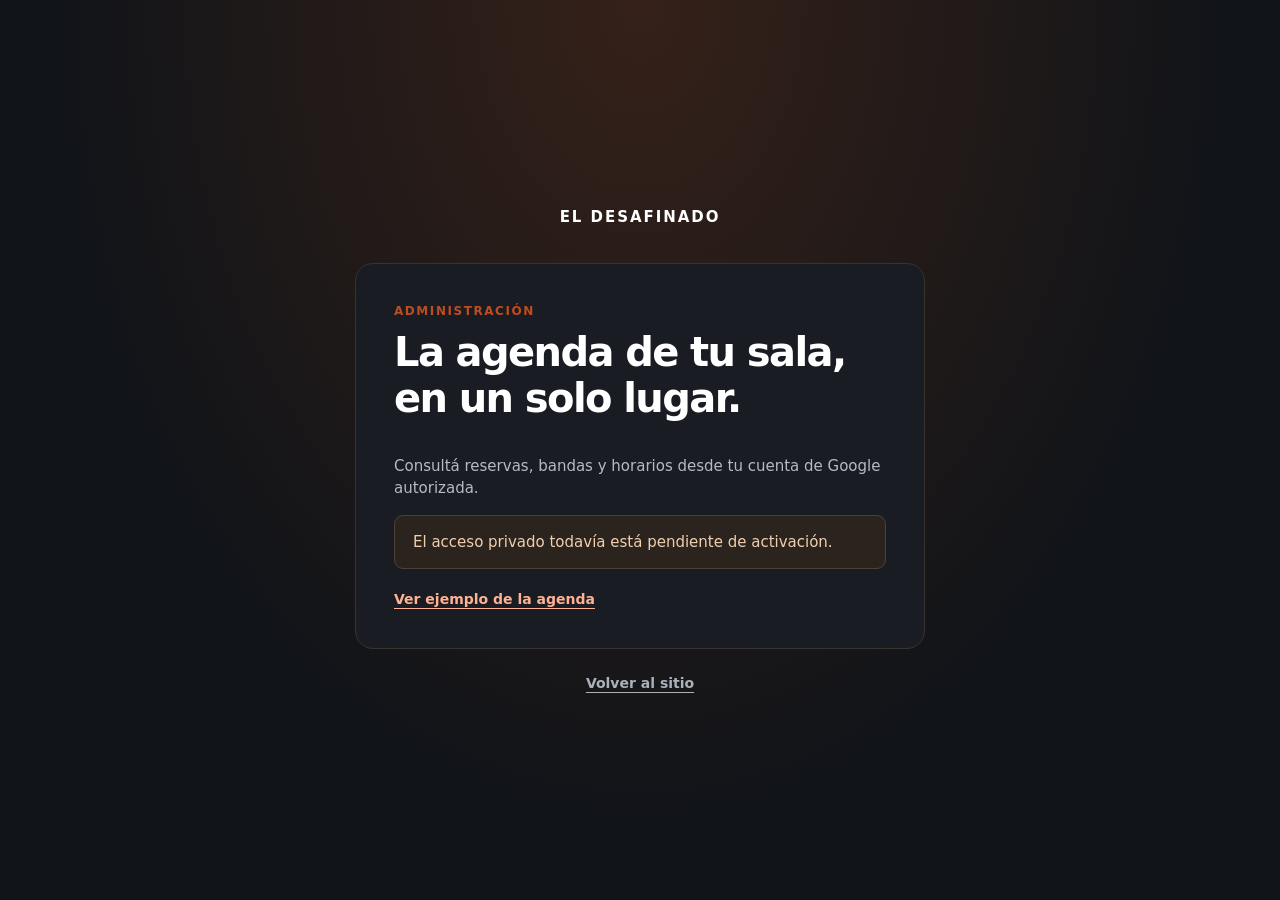
==== admin/index.html @ 752a40bc "Agregar agenda administrativa y conexión privada con Google Sheets" ====
<!doctype html>
<html lang="es">
<head>
  <meta charset="UTF-8" />
  <meta name="viewport" content="width=device-width,initial-scale=1" />
  <meta name="robots" content="noindex,nofollow" />
  <title>Agenda · El Desafinado</title>
  <link rel="stylesheet" href="./style.css" />
</head>
<body>
  <section id="access" class="access" hidden>
    <a href="../" class="wordmark">EL DESAFINADO</a>
    <div class="access-card">
      <span class="eyebrow">ADMINISTRACIÓN</span>
      <h1>La agenda de tu sala,<br>en un solo lugar.</h1>
      <p>Consultá reservas, bandas y horarios desde tu cuenta de Google autorizada.</p>
      <a id="login-link" class="button primary" hidden>Ingresar a la agenda privada</a>
      <p id="setup-message" class="notice" hidden>El acceso privado todavía está pendiente de activación.</p>
      <a href="?demo=1" class="text-link">Ver ejemplo de la agenda</a>
    </div>
    <a href="../" class="text-link">Volver al sitio</a>
  </section>
  <div id="dashboard" class="app-shell" hidden>
    <aside class="sidebar">
      <a class="identity" id="brand-link" href="../"><span class="brand-symbol" aria-hidden="true">D</span><span><strong id="brand-name">EL DESAFINADO</strong><small>SALA DE ENSAYO</small></span></a>
      <div class="sidebar-section">ESPACIO DE TRABAJO</div>
      <div class="sidebar-current">Agenda de reservas</div>
      <div class="mobile-links"><a id="sheet-link-mobile" target="_blank" rel="noopener noreferrer" hidden>Planilla</a><a id="public-link-mobile" href="../">Sitio</a></div>
      <div class="sidebar-bottom"><p>Actualizá los turnos en tu planilla. Tu agenda reúne las reservas en una vista más clara.</p><a id="sheet-link" class="sidebar-link" target="_blank" rel="noopener noreferrer" hidden>Abrir planilla</a><a href="../" id="public-link" class="sidebar-link">Ver sitio público</a><small>Un espacio desarrollado por Nano</small></div>
    </aside>
    <main class="workspace">
      <div id="demo-banner" class="demo-banner" hidden>Vista de ejemplo · Las reservas que ves son ficticias.</div>
      <header class="page-heading"><div><span class="eyebrow">ADMINISTRACIÓN</span><h1>Tu agenda</h1><p>Las reservas de la sala, claras y a mano.</p></div><div class="sync"><button id="refresh" class="button secondary" type="button">Actualizar</button><span id="sync-time" role="status" aria-live="polite"></span></div></header>
      <div id="error" class="notice error" role="alert" hidden></div>
      <div id="warnings" class="notice" role="status" hidden></div>
      <section class="summary" aria-label="Resumen de la semana">
        <div><span>Reservas de la semana</span><strong id="count">—</strong></div>
        <div><span>Horas reservadas</span><strong id="hours">—</strong></div>
        <div><span>Salas con reservas</span><strong id="rooms-count">—</strong></div>
        <div><span>Próximo ensayo</span><strong id="next-booking" class="next-label">—</strong></div>
      </section>
      <section class="calendar-card" aria-label="Calendario de reservas">
        <div class="calendar-toolbar"><div class="period"><h2 id="period-title"></h2><div class="date-navigation"><button class="button small secondary" id="previous" type="button">Anterior</button><button class="button small secondary" id="today" type="button">Hoy</button><button class="button small secondary" id="next" type="button">Siguiente</button></div></div><div class="view-switch" role="group" aria-label="Vista de la agenda"><button data-view="week" type="button" aria-pressed="true">Semana</button><button data-view="month" type="button" aria-pressed="false">Mes</button><button data-view="list" type="button" aria-pressed="false">Lista</button></div></div>
        <div class="filters"><label>Sala<select id="room-filter"><option value="">Todas las salas</option></select></label><label>Estado<select id="status-filter"><option value="active">Activas</option><option value="all">Todos</option><option value="reservada">Reservadas</option><option value="pendiente">Pendientes</option><option value="cancelada">Canceladas</option></select></label><label class="search-field">Buscar banda<input id="search" type="search" placeholder="Nombre de la banda" autocomplete="off" /></label></div>
        <div id="calendar" aria-live="polite" aria-busy="false"></div>
        <div class="calendar-footer"><span id="result-count"></span><span>Los turnos se editan desde Google Sheets.</span></div>
      </section>
    </main>
  </div>
  <dialog id="booking-dialog" aria-labelledby="booking-title"><div class="dialog-heading"><span class="eyebrow">DETALLE DE RESERVA</span><button id="close-dialog" class="button small secondary" type="button">Cerrar</button></div><h2 id="booking-title"></h2><dl id="booking-detail"></dl><a id="booking-row" class="button primary" target="_blank" rel="noopener noreferrer" hidden>Ver en la planilla</a></dialog>
  <script src="../script/config.js"></script>
  <script src="./model.js"></script>
  <script src="./app.js"></script>
</body>
</html>
---- admin/style.css ----
:root{--primary:#ff6b35;--ink:#18212d;--muted:#637184;--line:#e3e7ed;--paper:#fff;--background:#f4f6f9;--hour-height:64px;--sidebar:236px;color-scheme:light}
*{box-sizing:border-box}body{margin:0;color:var(--ink);background:var(--background);font:16px/1.5 Inter,system-ui,-apple-system,BlinkMacSystemFont,"Segoe UI",sans-serif}button,input,select{font:inherit}button,a{-webkit-tap-highlight-color:transparent}button,a,input,select{touch-action:manipulation}a{color:inherit;text-decoration:none}button{cursor:pointer}button:disabled{cursor:wait;opacity:.65}[hidden]{display:none!important}:focus-visible{outline:3px solid #c84d20;outline-offset:4px}h1,h2,p{margin-top:0}.button{display:inline-flex;align-items:center;justify-content:center;min-height:44px;padding:10px 17px;border:1px solid transparent;border-radius:9px;font-size:.875rem;font-weight:650;gap:8px}.primary{background:var(--primary);color:#18100d}.secondary{background:#fff;border-color:var(--line);color:var(--ink)}.secondary:hover{background:#f3f5f8}.small{min-height:36px;padding:7px 12px;font-size:.8125rem}.eyebrow{display:block;font-size:.75rem;font-weight:750;letter-spacing:.13em;margin-bottom:9px;color:#bc4c22}.text-link{font-weight:600;text-decoration:underline;text-underline-offset:4px}.app-shell{min-height:100vh;display:grid;grid-template-columns:var(--sidebar) minmax(0,1fr)}.sidebar{position:sticky;top:0;align-self:start;height:100dvh;background:#111419;color:#f4f5f6;padding:34px 22px;display:flex;flex-direction:column}.identity{display:flex;align-items:center;gap:12px;margin-bottom:51px}.brand-symbol{width:37px;height:42px;display:grid;place-items:center;background:var(--primary);color:#151515;font-weight:850;font-size:1.45rem;border-radius:8px}.identity strong{display:block;letter-spacing:.045em;font-size:.85rem;line-height:1.25}.identity small{display:block;color:#9299a4;letter-spacing:.13em;font-size:.625rem;margin-top:5px}.sidebar-section{font-size:.625rem;font-weight:700;letter-spacing:.13em;color:#939ba7;margin-bottom:15px}.sidebar-current{padding:13px;border:1px solid #483025;border-radius:8px;background:#2a201c;color:#ffaf91;font-size:.875rem;font-weight:600}.sidebar-bottom{margin-top:auto}.sidebar-bottom p{color:#a3aab4;font-size:.8125rem;line-height:1.7;max-width:185px;margin:30px 0 22px}.sidebar-link{display:block;font-size:.875rem;padding:10px 0;color:#d5d9df}.sidebar-link:hover{color:#ffad8d}.sidebar-bottom small{display:block;color:#7f8793;font-size:.75rem;border-top:1px solid #2b3039;margin-top:28px;padding-top:18px}.workspace{min-width:0;padding:43px clamp(22px,3.5vw,58px) 45px}.page-heading{display:flex;justify-content:space-between;align-items:center;gap:20px;margin-bottom:30px}.page-heading h1{font-size:2.35rem;line-height:1.1;letter-spacing:-.045em;margin-bottom:10px;font-weight:750}.page-heading p{color:var(--muted);margin-bottom:0;font-size:.9375rem}.sync{display:flex;flex-direction:column;align-items:flex-end;gap:9px}.sync>span{font-size:.75rem;color:var(--muted);min-height:18px}.demo-banner{padding:10px 16px;margin-bottom:24px;color:#8b3a18;background:#fff0e9;border:1px solid #f6d3c3;border-radius:8px;font-size:.8125rem}.notice{padding:15px 18px;border:1px solid #e8cdaa;border-radius:9px;background:#fff7eb;color:#764b17;margin-bottom:18px;font-size:.875rem}.notice.error{background:#fff0f0;border-color:#f3cccc;color:#8c3030}.summary{display:grid;grid-template-columns:repeat(3,minmax(0,1fr)) minmax(170px,1.35fr);gap:15px;margin-bottom:28px}.summary>div{padding:21px 23px;background:#fff;border:1px solid var(--line);border-radius:12px;min-width:0}.summary span{display:block;font-size:.8125rem;color:var(--muted);margin-bottom:10px}.summary strong{display:block;font-size:1.85rem;line-height:1.25;letter-spacing:-.04em}.summary .next-label{font-size:1.0625rem;letter-spacing:-.02em;padding-top:6px;overflow-wrap:anywhere}.calendar-card{border:1px solid var(--line);border-radius:13px;background:#fff;overflow:hidden}.calendar-toolbar{display:flex;align-items:center;justify-content:space-between;gap:24px;padding:25px 25px 20px}.period h2{font-size:1.2rem;font-weight:700;letter-spacing:-.025em;margin-bottom:12px}.date-navigation{display:flex;gap:6px}.view-switch{display:flex;gap:3px;border:1px solid var(--line);border-radius:9px;padding:3px;background:#f7f8fa}.view-switch button{border:0;padding:8px 13px;border-radius:6px;background:transparent;font-size:.875rem;color:var(--muted);font-weight:600;min-height:36px}.view-switch button[aria-pressed=true]{background:#fff;color:var(--ink);box-shadow:0 1px 5px #14283f12}.filters{display:flex;align-items:end;gap:15px;padding:0 25px 22px;flex-wrap:wrap}.filters label{font-size:.75rem;font-weight:650;color:var(--muted);display:flex;flex-direction:column;gap:6px}.filters input,.filters select{height:40px;border:1px solid var(--line);border-radius:7px;padding:8px 12px;background:#fff;color:var(--ink);font-size:.875rem;min-width:170px}.filters select{padding-right:35px;appearance:none;background-image:url("data:image/svg+xml,%3Csvg xmlns='http://www.w3.org/2000/svg' width='12' height='8'%3E%3Cpath d='m1 1 5 5 5-5' fill='none' stroke='%23637184' stroke-width='1.5'/%3E%3C/svg%3E");background-repeat:no-repeat;background-position:right 12px center}.search-field{flex:1;min-width:180px}.search-field input{width:100%;min-width:0}.calendar-scroll{overflow:auto;max-height:680px;overscroll-behavior:contain;scrollbar-width:thin}.week-grid{display:grid;grid-template-columns:58px repeat(7,minmax(112px,1fr));min-width:850px}.day-heading,.hour-heading{position:sticky;top:0;z-index:4;background:#fff;border-top:1px solid var(--line);border-bottom:1px solid var(--line);padding:12px 5px;text-align:center}.day-heading span{display:block;font-size:.6875rem;letter-spacing:.08em;color:var(--muted);text-transform:uppercase}.day-heading strong{display:inline-grid;place-items:center;width:30px;height:30px;font-size:1rem;border-radius:50%;margin-top:3px}.day-heading.is-today strong{background:var(--primary);color:#25170e}.day-heading.is-today{background:#fffaf7}.time-column{position:relative;background:#fff}.hour-mark{position:absolute;left:0;right:7px;transform:translateY(-.5em);text-align:right;font-size:.6875rem;color:#8a95a4}.day-column{position:relative;border-left:1px solid var(--line);background:repeating-linear-gradient(to bottom,transparent 0,transparent calc(var(--hour-height) - 1px),#e9edf2 calc(var(--hour-height) - 1px),#e9edf2 var(--hour-height))}.day-column.is-today{background-color:#fffcfa}.event{position:absolute;min-height:25px;padding:6px 7px;border:1px solid #f2c1ab;border-left:3px solid #d86a39;border-radius:5px;background:#fff0e6;color:#66351c;text-align:left;overflow:hidden;z-index:2;line-height:1.22;transition:box-shadow .15s;font:inherit;cursor:pointer}.event:hover{box-shadow:0 2px 8px #17222f20;z-index:3}.event strong{display:block;font-size:.75rem;line-height:1.25;overflow:hidden;text-overflow:ellipsis;white-space:nowrap}.event span{display:block;font-size:.625rem;margin-top:3px}.event.room-1{background:#eef0ff;border-color:#c9cdf9;border-left-color:#7d79bd;color:#414172}.event.room-2{background:#e8f5ef;border-color:#b9dbca;border-left-color:#459a70;color:#285d44}.event.pending{border-style:dashed}.event.cancelled{opacity:.55;text-decoration:line-through}.event.conflict{border-color:#c03e36;box-shadow:0 0 0 1px #c03e36}.month-grid{display:grid;grid-template-columns:repeat(7,minmax(0,1fr));border-top:1px solid var(--line)}.month-weekday{text-align:center;color:var(--muted);font-size:.75rem;padding:12px 0;border-bottom:1px solid var(--line)}.month-day{border:0;border-right:1px solid #ebedf1;border-bottom:1px solid #ebedf1;min-height:106px;padding:10px;text-align:left;vertical-align:top;background:#fff;overflow:hidden}.month-day:hover{background:#fff7f0}.month-day.outside{background:#f8f9fb;color:#a8b0ba}.month-day.today{background:#fff5ec}.month-day>strong{display:block;font-size:.875rem}.month-day>span{display:block;margin-top:6px;font-size:.6875rem;white-space:nowrap;overflow:hidden;text-overflow:ellipsis;color:#795240;background:#fff1e7;border-radius:4px;padding:2px 5px}.month-day>small{font-size:.6875rem;color:var(--muted)}.agenda-list{padding:5px 25px 20px;min-height:220px}.agenda-day{font-size:.8125rem;color:var(--muted);font-weight:650;padding:19px 0 8px;text-transform:capitalize}.agenda-row{width:100%;display:grid;grid-template-columns:115px minmax(0,1fr) 90px 100px;align-items:center;text-align:left;padding:15px 12px;gap:16px;border:0;border-bottom:1px solid var(--line);background:#fff;color:var(--ink);font-size:.875rem;border-radius:6px}.agenda-row:hover{background:#fff8f3}.agenda-row .band{font-weight:650;overflow-wrap:anywhere}.tag{display:inline-block;justify-self:end;border-radius:5px;padding:4px 8px;background:#f0f3f7;color:#526172;font-size:.6875rem}.tag.pendiente{background:#fff2d9;color:#885c16}.tag.cancelada{background:#f8e9e9;color:#8a4848}.empty{text-align:center;padding:65px 20px;color:var(--muted);min-height:230px}.empty strong{display:block;color:var(--ink);font-size:1.125rem;margin-bottom:9px}.calendar-footer{display:flex;justify-content:space-between;gap:20px;flex-wrap:wrap;padding:15px 25px;border-top:1px solid var(--line);font-size:.75rem;color:var(--muted)}dialog{border:1px solid var(--line);border-radius:15px;padding:28px;max-width:440px;width:calc(100% - 32px);color:var(--ink);box-shadow:0 20px 70px #0003}dialog::backdrop{background:#11182780}.dialog-heading{display:flex;justify-content:space-between;align-items:center;gap:16px}.dialog-heading .eyebrow{margin:0;font-size:.625rem}dialog h2{font-size:1.8rem;margin:25px 0 20px;overflow-wrap:anywhere}dialog dl{margin:0 0 25px}dialog dl>div{display:grid;grid-template-columns:110px minmax(0,1fr);gap:20px;padding:10px 0;border-bottom:1px solid var(--line);font-size:.875rem}dialog dt{color:var(--muted)}dialog dd{margin:0;overflow-wrap:anywhere}.access{min-height:100dvh;display:flex;flex-direction:column;align-items:center;justify-content:center;padding:30px 22px;background:radial-gradient(ellipse at 50% 0,#352118,#111419 65%);color:#fff}.wordmark{font-size:.9375rem;letter-spacing:.13em;font-weight:800;margin-bottom:35px}.access-card{max-width:570px;padding:38px;background:#191d23;border:1px solid #38332f;border-radius:18px;margin-bottom:24px}.access-card h1{font-size:clamp(1.7rem,6vw,2.5rem);letter-spacing:-.04em;line-height:1.15}.access-card p{color:#b4bbc4;font-size:.9375rem}.access-card .text-link{display:block;color:#ffb293;font-size:.875rem;margin-top:20px}.access>.text-link{font-size:.875rem;color:#aab1ba}.access-card .notice{background:#2b241e;border-color:#514032;color:#f0cfad}
@media(max-width:1100px){:root{--sidebar:210px}.workspace{padding:30px 23px}.summary{grid-template-columns:repeat(2,minmax(0,1fr))}.calendar-toolbar{padding:20px}.filters{padding:0 20px 20px}.page-heading h1{font-size:2rem}}
@media(max-width:760px){.app-shell{display:block}.sidebar{height:auto;position:static;padding:17px 20px;display:flex;flex-direction:row;align-items:center;justify-content:space-between}.identity{margin:0}.identity strong{font-size:.75rem}.brand-symbol{width:31px;height:33px;font-size:1.15rem}.sidebar-section,.sidebar-current,.sidebar-bottom{display:none}.workspace{padding:25px 14px}.page-heading{align-items:flex-start;gap:12px;margin-bottom:23px}.page-heading h1{font-size:1.85rem}.page-heading p{font-size:.8125rem;max-width:200px}.eyebrow{font-size:.625rem}.sync .button{min-height:38px;padding:7px 11px;font-size:.8125rem}.sync>span{font-size:.625rem;max-width:100px;text-align:right}.summary{gap:10px;margin-bottom:20px}.summary>div{padding:15px}.summary span{font-size:.6875rem;margin-bottom:9px}.summary strong{font-size:1.55rem}.summary .next-label{font-size:.9375rem}.calendar-toolbar{align-items:flex-start;flex-direction:column;gap:16px;padding:18px 15px}.period h2{font-size:1.05rem}.view-switch{align-self:stretch}.view-switch button{flex:1}.filters{padding:0 15px 18px;gap:11px;display:grid;grid-template-columns:1fr 1fr}.filters select{width:100%;min-width:0}.search-field{grid-column:1/-1;min-width:0}.calendar-footer{padding:14px 15px;font-size:.6875rem;gap:8px}.agenda-list{padding:0 13px 15px}.agenda-row{grid-template-columns:90px minmax(0,1fr);gap:6px 10px;padding:13px 8px;font-size:.8125rem}.agenda-row .room{font-size:.75rem;color:var(--muted)}.agenda-row .tag{font-size:.625rem}.month-day{min-height:75px;padding:6px 3px}.month-day>span{padding:2px 3px;font-size:.5625rem}.month-weekday{font-size:.625rem}.demo-banner{font-size:.75rem}.calendar-scroll{max-height:570px}.access-card{padding:25px}}
.empty.compact{min-height:0;padding:20px}.period h2::first-letter{text-transform:uppercase}.mobile-links{display:none}
@media(max-width:760px){.mobile-links{display:flex;gap:14px;font-size:.75rem;color:#ffb293}.filters select{padding-left:9px;font-size:.8125rem}.calendar-toolbar .button{min-height:40px}}
@media(prefers-reduced-motion:reduce){*,*::before,*::after{scroll-behavior:auto!important;transition:none!important}}
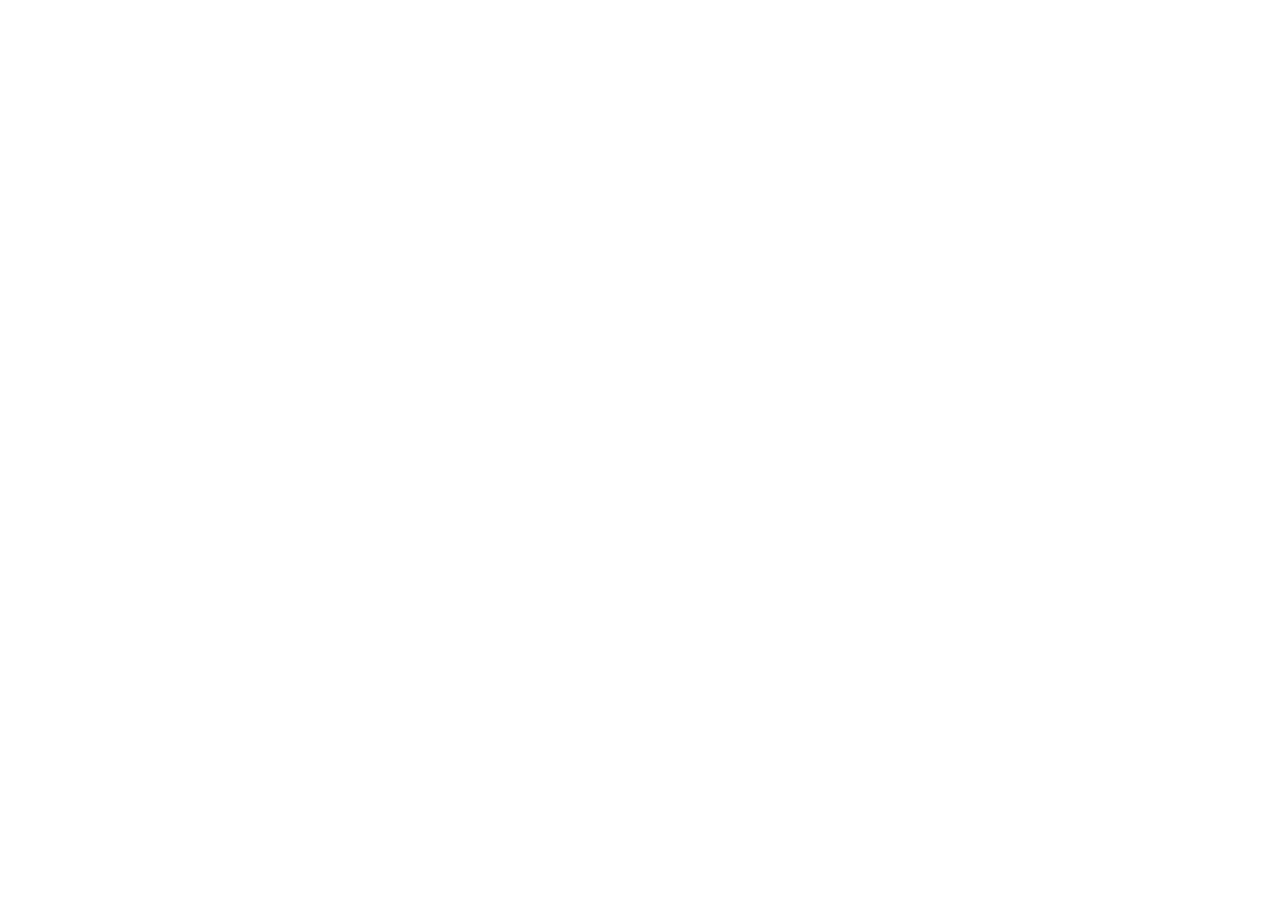
==== commit 2230016d: "Ocultar Admin del menú, abrir la agenda directamente y enlazar la planilla al pie" ====
--- a/admin/index.html
+++ b/admin/index.html
@@ -43,7 +43,7 @@
         <div class="calendar-toolbar"><div class="period"><h2 id="period-title"></h2><div class="date-navigation"><button class="button small secondary" id="previous" type="button">Anterior</button><button class="button small secondary" id="today" type="button">Hoy</button><button class="button small secondary" id="next" type="button">Siguiente</button></div></div><div class="view-switch" role="group" aria-label="Vista de la agenda"><button data-view="week" type="button" aria-pressed="true">Semana</button><button data-view="month" type="button" aria-pressed="false">Mes</button><button data-view="list" type="button" aria-pressed="false">Lista</button></div></div>
         <div class="filters"><label>Sala<select id="room-filter"><option value="">Todas las salas</option></select></label><label>Estado<select id="status-filter"><option value="active">Activas</option><option value="all">Todos</option><option value="reservada">Reservadas</option><option value="pendiente">Pendientes</option><option value="cancelada">Canceladas</option></select></label><label class="search-field">Buscar banda<input id="search" type="search" placeholder="Nombre de la banda" autocomplete="off" /></label></div>
         <div id="calendar" aria-live="polite" aria-busy="false"></div>
-        <div class="calendar-footer"><span id="result-count"></span><span>Los turnos se editan desde Google Sheets.</span></div>
+        <div class="calendar-footer"><span id="result-count"></span><span id="sheet-footer-note">Los turnos se editan desde Google Sheets.</span><a id="sheet-footer-link" class="sheet-footer-link" target="_blank" rel="noopener noreferrer" hidden>Los turnos se editan desde Google Sheets.</a></div>
       </section>
     </main>
   </div>
--- a/admin/style.css
+++ b/admin/style.css
@@ -4,4 +4,5 @@
 @media(max-width:760px){.app-shell{display:block}.sidebar{height:auto;position:static;padding:17px 20px;display:flex;flex-direction:row;align-items:center;justify-content:space-between}.identity{margin:0}.identity strong{font-size:.75rem}.brand-symbol{width:31px;height:33px;font-size:1.15rem}.sidebar-section,.sidebar-current,.sidebar-bottom{display:none}.workspace{padding:25px 14px}.page-heading{align-items:flex-start;gap:12px;margin-bottom:23px}.page-heading h1{font-size:1.85rem}.page-heading p{font-size:.8125rem;max-width:200px}.eyebrow{font-size:.625rem}.sync .button{min-height:38px;padding:7px 11px;font-size:.8125rem}.sync>span{font-size:.625rem;max-width:100px;text-align:right}.summary{gap:10px;margin-bottom:20px}.summary>div{padding:15px}.summary span{font-size:.6875rem;margin-bottom:9px}.summary strong{font-size:1.55rem}.summary .next-label{font-size:.9375rem}.calendar-toolbar{align-items:flex-start;flex-direction:column;gap:16px;padding:18px 15px}.period h2{font-size:1.05rem}.view-switch{align-self:stretch}.view-switch button{flex:1}.filters{padding:0 15px 18px;gap:11px;display:grid;grid-template-columns:1fr 1fr}.filters select{width:100%;min-width:0}.search-field{grid-column:1/-1;min-width:0}.calendar-footer{padding:14px 15px;font-size:.6875rem;gap:8px}.agenda-list{padding:0 13px 15px}.agenda-row{grid-template-columns:90px minmax(0,1fr);gap:6px 10px;padding:13px 8px;font-size:.8125rem}.agenda-row .room{font-size:.75rem;color:var(--muted)}.agenda-row .tag{font-size:.625rem}.month-day{min-height:75px;padding:6px 3px}.month-day>span{padding:2px 3px;font-size:.5625rem}.month-weekday{font-size:.625rem}.demo-banner{font-size:.75rem}.calendar-scroll{max-height:570px}.access-card{padding:25px}}
 .empty.compact{min-height:0;padding:20px}.period h2::first-letter{text-transform:uppercase}.mobile-links{display:none}
 @media(max-width:760px){.mobile-links{display:flex;gap:14px;font-size:.75rem;color:#ffb293}.filters select{padding-left:9px;font-size:.8125rem}.calendar-toolbar .button{min-height:40px}}
+.calendar-footer{align-items:center}.sheet-footer-link{display:inline-flex;align-items:center;justify-content:center;min-height:40px;max-width:100%;padding:8px 12px;border:1px solid #dce1e8;border-radius:7px;background:#f7f8fa;color:#526172;font-size:.875rem;line-height:1.35;text-align:center}.sheet-footer-link:hover{background:#edf0f4;color:#253649;border-color:#c9d0da}@media(max-width:760px){.sheet-footer-link{min-height:44px;width:100%}}
 @media(prefers-reduced-motion:reduce){*,*::before,*::after{scroll-behavior:auto!important;transition:none!important}}
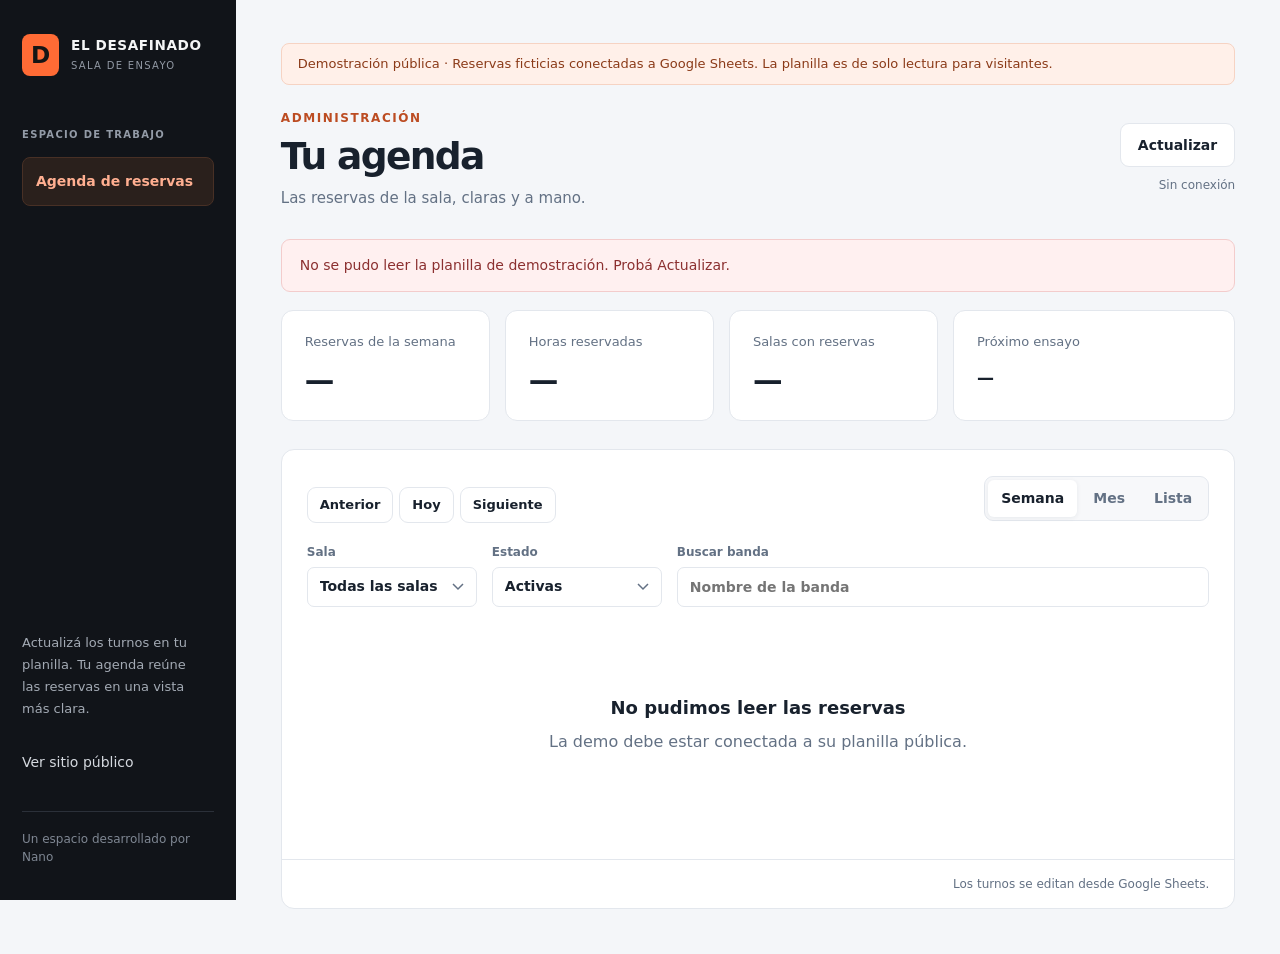
==== commit 3e687b63: "Actualizar los scripts de la demo sin reutilizar versiones anteriores" ====
--- a/admin/index.html
+++ b/admin/index.html
@@ -48,8 +48,8 @@
     </main>
   </div>
   <dialog id="booking-dialog" aria-labelledby="booking-title"><div class="dialog-heading"><span class="eyebrow">DETALLE DE RESERVA</span><button id="close-dialog" class="button small secondary" type="button">Cerrar</button></div><h2 id="booking-title"></h2><dl id="booking-detail"></dl><a id="booking-row" class="button primary" target="_blank" rel="noopener noreferrer" hidden>Ver en la planilla</a></dialog>
-  <script src="../script/config.js"></script>
+  <script src="../script/config.js?v=20261122-demo"></script>
   <script src="./model.js"></script>
-  <script src="./app.js"></script>
+  <script src="./app.js?v=20261122-demo"></script>
 </body>
 </html>
